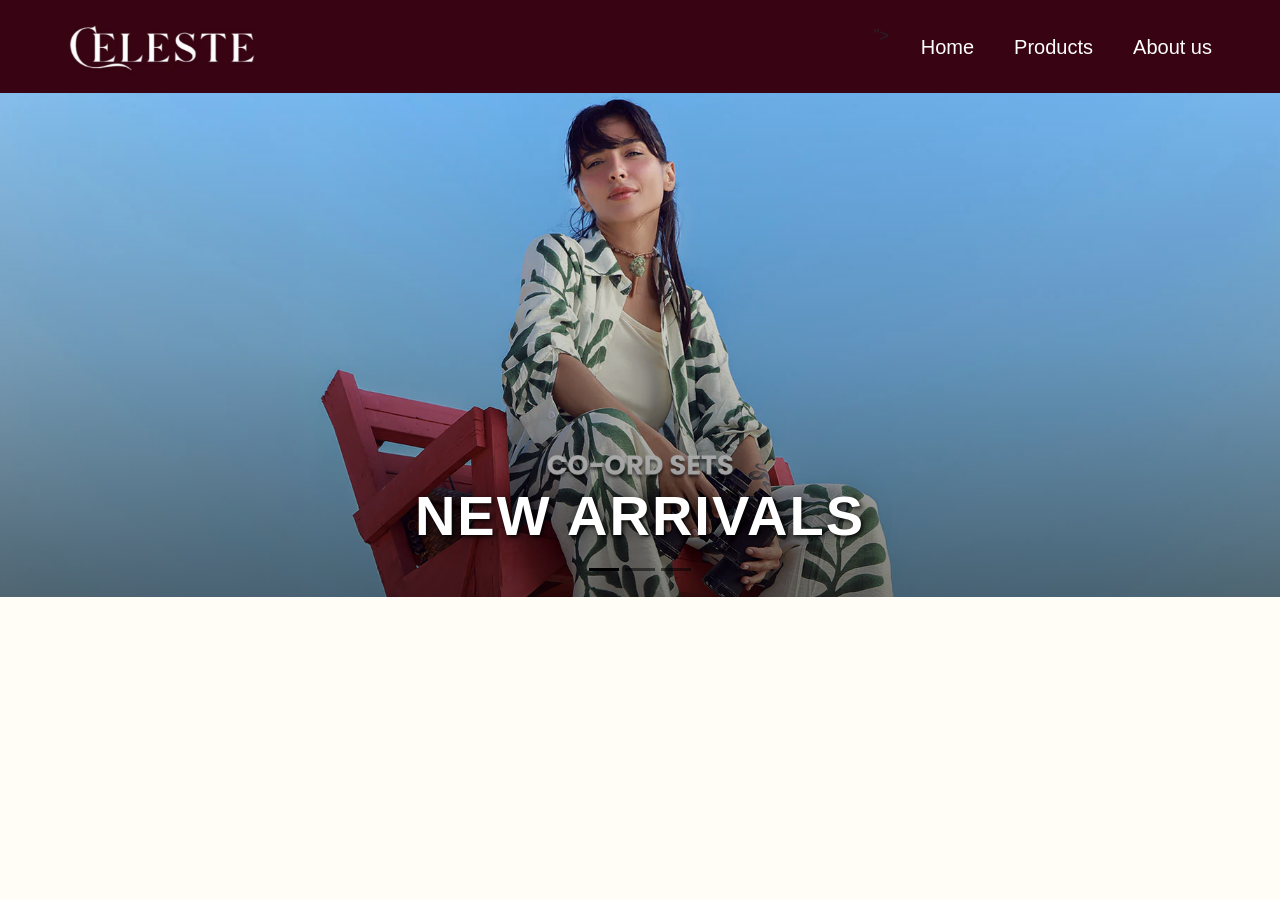
==== index.html @ acb02937 "initial commit" ====
<!DOCTYPE html>
<html lang="en">

<head>
    <meta charset="UTF-8">
    <meta name="viewport" content="width=device-width, initial-scale=1.0">
    <title>My E-commerce Site</title>
    <link href="https://cdn.jsdelivr.net/npm/bootstrap@5.3.8/dist/css/bootstrap.min.css" rel="stylesheet"
        integrity="sha384-sRIl4kxILFvY47J16cr9ZwB07vP4J8+LH7qKQnuqkuIAvNWLzeN8tE5YBujZqJLB" crossorigin="anonymous">
    <link rel="stylesheet" href="style.css">
</head>

<body>
    <nav class="navbar navbar-expand-lg px-5">
        <div class="container-fluid">
            <a class="navbar-brand " href="#"><img src="assets/logo2.png" class="logo"></a>
            <button class="navbar-toggler" type="button" data-bs-toggle="collapse" data-bs-target="#navbarTogglerDemo02"
                aria-controls="navbarTogglerDemo02" aria-expanded="false" aria-label="Toggle navigation">
                <span class="navbar-toggler-icon"></span>
            </button>
            <div class="collapse navbar-collapse" id="navbarTogglerDemo02">
                <ul class="navbar-nav  mb-2 mb-lg-0 ms-auto gap-4 "> ">
                    <li class="nav-item ">
                        <a class="nav-link active" aria-current="page" href="index.html">Home</a>
                    </li>
                    <li class="nav-item">
                        <a class="nav-link active" aria-current="page" href="product.html">Products</a>
                    </li>
                    <li class="nav-item">
                        <a class="nav-link active" aria-current="page" href="#">About us</a>
                    </li>

                </ul>

            </div>
        </div>
    </nav>
    <!-- -----------carousel---------------------- -->
   
    <div id="carouselDesktop" class="carousel carousel-dark slide carousel-fade d-none d-md-block" data-bs-ride="carousel">
        <div class="carousel-indicators">
            <button type="button" data-bs-target="#carouselDesktop" data-bs-slide-to="0" class="active"></button>
            <button type="button" data-bs-target="#carouselDesktop" data-bs-slide-to="1"></button>
            <button type="button" data-bs-target="#carouselDesktop" data-bs-slide-to="2"></button>
        </div>
        <div class="carousel-inner">
            <div class="carousel-item active" data-bs-interval="3000">
                <img src="assets/hero/3.webp" class="d-block w-100" alt="New Arrivals">
                <div class="carousel-caption d-none d-md-block">
                    <h5 class="display-4 fw-bold">NEW ARRIVALS</h5>
                </div>
            </div>
            <div class="carousel-item" data-bs-interval="3000">
                <img src="assets/hero/2.webp" class="d-block w-100" alt="Spring Fits">
                <div class="carousel-caption d-none d-md-block">
                    <h5 class="display-4 fw-bold">Spring fits</h5>
                </div>
            </div>
            <div class="carousel-item" data-bs-interval="3000">
                <img src="assets/hero/1.webp" class="d-block w-100" alt="Season Sale">
                <div class="carousel-caption d-none d-md-block">
                    <h5 class="display-4 fw-bold">SEASON SALE</h5>
                </div>
            </div>
        </div>
    </div>

    <div id="carouselMobile" class="carousel carousel-dark slide carousel-fade d-md-none" data-bs-ride="carousel">
        <div class="carousel-indicators">
            <button type="button" data-bs-target="#carouselMobile" data-bs-slide-to="0" class="active"></button>
            <button type="button" data-bs-target="#carouselMobile" data-bs-slide-to="1"></button>
            <button type="button" data-bs-target="#carouselMobile" data-bs-slide-to="2"></button>
        </div>
        <div class="carousel-inner">
            <div class="carousel-item active" data-bs-interval="3000">
                <img src="assets/hero/s1.webp" class="d-block w-100" alt="Mobile New Arrivals">
            </div>
            <div class="carousel-item" data-bs-interval="3000">
                <img src="assets/hero/s2.webp" class="d-block w-100" alt="Mobile Spring Fits">
            </div>
            <div class="carousel-item" data-bs-interval="3000">
                <img src="assets/hero/s3.webp" class="d-block w-100" alt="Mobile Season Sale">
            </div>
        </div>
    </div>
        <footer>
            <div>
            </div>
        </footer>
        <script src="https://cdn.jsdelivr.net/npm/bootstrap@5.3.8/dist/js/bootstrap.bundle.min.js"
            integrity="sha384-FKyoEForCGlyvwx9Hj09JcYn3nv7wiPVlz7YYwJrWVcXK/BmnVDxM+D2scQbITxI"
            crossorigin="anonymous"></script>
</body>

</html>
---- style.css ----
.navbar{
    background: #380414;
    position:sticky;
    top: 0;
    z-index: 4;
}
body{
    background: #FFFDF5;
    position: relative;
}
*{
    font-family: 'Poppins', sans-serif;
    flood-color: white !important;
}
.logo{
    width: 200px;    
}
.nav-item .nav-link{
    color: white !important;
    font-size: 20px;
}
.hero-sec{
    background: #e6e2e1;
}
.hero{
    width: 600px;
}
.hero-text-sec{
    padding: 50px !important;
}
.grandcontainer{
    gap: 20px !important;
}
.btn{
    background: #380414 !important;
    box-shadow: 0px 0px 10px #b4b3b3;
    
    color: white;
    
}
.btn:hover{
    background: #380414 !important;
    color: white;
    opacity: 0.8;
    box-shadow: 0px 0px 10px #380414;
}
.card {
    background-color: #f0f0f0;
    height: 450px;
    border: none;
    display: flex; /* Changed from grid to flex for better stacking */
    flex-direction: column;
    transition: 0.5s ease;
    overflow: hidden;
    display: block;
}

/* 4. Ensure the row doesn't have extra margins pushing cards off-screen */
.card-row {
    display: flex;
    flex-wrap: wrap;
    gap: 20px !important; 
    margin-left: 2% !important; 
    margin-right: 0 !important;
}
.card-img-top {
    height: 300px;
    width: 100%;
    overflow: hidden; 
    position: relative;
    display: flex;
    align-items: center;
    justify-content: center;
    background-color: #f0f0f0; 
}

.card-img-top img {
    /* Change width back to 100% to fill the card */
    width: 100%; 
    height: 100%;
    /* Use 'cover' to crop perfectly or 'contain' to show the whole item */
    object-fit: cover; 
    object-position: center;
    position: absolute;
    top: 0;
    left: 0;
    /* Remove the manual margins that were squishing the image */
    margin: 0; 
    transition: opacity 0.4s ease;
}

/* 2. Shared Image Properties */
.card-img-top img {
    height: 100%;
    width: 100%;
    object-fit: contain;    /* Crops perfectly */
    object-position: center;
    position: absolute;   /* Stacks them on top of each other */
    top: 0;
    left: 0;
    transition: opacity 0.4s ease; /* Smooth fade */
}

/* 3. The Hover Image (Model) */


/* 4. The Base Image (Product) */
.base-img {
    z-index: 1;
}

/* 5. The Trigger */
.card:hover .hover-img {
    opacity: 1; /* Shows the model image on hover */
}
.card {
    background-color:#f0f0f0;
    width: 250px;
    border: none;
    display: grid;
    transition: 0.5s ease;
    height: 450px;
    overflow: hidden; /* Ensures nothing leaks out of the card */
}

.card-img-top {
    height: 300px;
    width: 100%;       /* This makes the container exactly 300px wide */
    overflow: hidden; 
    position: relative; 

    
}
.card-text,.card-title{
    text-align: left;
     font-weight: bold;
     margin-left: 20px;
}
.card-body button{
    margin-left: 10px;
}
.card-img-top img {
    height: 100%;
    width: 80%;
    object-fit: cover;   
    object-position: center; 
    position: absolute;
    top: 0;
    margin-left: 30px;
    left: 0;
    text-align: center;
    transition: opacity 0.4s ease;
}
    
.card{
    background-color:#f0f0f0;

    width: 280px !important;
    align-items: center;
    justify-content: center;
    border: none;
    padding-left: 0px;
    display: grid;
    padding: 10px;

}
.shop{
      border: 3px solid #ffffff;
    border-radius: 0; 
    padding: 10px 15px;
    font-size: 1.1rem;
    text-decoration: none;
    font-weight: 600;
    text-transform: uppercase;
    letter-spacing: 2px;
   text-shadow: 3px 3px 13px #000000;
    cursor: pointer;
    background-color: transparent;
    transition: all 0.3s ease;
   box-shadow: 7px 4px 18px #000000;

}/* 1. Smooth Fade Transition */
.carousel-fade .carousel-item {
    transition-duration: 1.5s; /* Slows down the fade for elegance */
}

/* 2. Custom Indicators (Lines instead of dots) */
.carousel-indicators [button] {
    width: 30px;
    height: 3px;
    background-color: #fff;
}

/* 3. Text Animation (Zoom-in effect when slide becomes active) */
.carousel-item.active .carousel-caption h5 {
    animation: fadeInUp 1s ease-out;
}

.carousel-item.active .carousel-caption p {
    animation: fadeInUp 1.5s ease-out;
}

/* The Animation Keyframes */
@keyframes fadeInUp {
    from {
        opacity: 0;
        transform: translateY(20px);
    }
    to {
        opacity: 1;
        transform: translateY(0);
    }
}

/* Optional: Make images slightly zoom while active */
.carousel-item.active img {
    animation: slowZoom 5s linear forwards;
}

@keyframes slowZoom {
    from { transform: scale(1); }
    to { transform: scale(1.05); }
}
.carousel-caption h5 {
    color: #ffffff !important;
    font-weight: 800;
    text-transform: uppercase;
    letter-spacing: 2px;
    
    /* Deep Logic Shadow: 
       1. Sharp black outline (1px) 
       2. Medium blur for depth (10px)
       3. Large soft wash for total isolation (30px) */
    text-shadow: 
        2px 2px 4px rgba(0, 0, 0, 0.8), 
        0px 0px 20px rgba(0, 0, 0, 0.4),
        0px 0px 40px rgba(0, 0, 0, 0.2);
}
.carousel-item::after {
    content: "";
    position: absolute;
    top: 0;
    left: 0;
    width: 100%;
    height: 100%;
    /* This creates a soft dark tint ONLY at the bottom where the text is */
    background: linear-gradient(
        to bottom, 
        rgba(0, 0, 0, 0) 0%, 
        rgba(0, 0, 0, 0.2) 50%, 
        rgba(0, 0, 0, 0.5) 100%
    );
    z-index: 1;
}

/* Ensure the text stays on top of the overlay */
.carousel-caption {
    z-index: 2;
}
/* General Sidebar Styling (Desktop) */
@media (min-width: 992px) {
    .cat-div {
        background: #dedede;
        height: auto;
        min-height: 70vh;
        position: sticky; /* Sticky is better than fixed for sidebars */
        top: 20px;
        z-index: 3;
        border-radius: 8px;
    }
}

/* Offcanvas Sidebar Styling (Mobile) */
.offcanvas-body .cat-div-inner {
    padding: 10px;
}

/* Reset your grandcontainer logic - Bootstrap Columns handle this now! */
.grandcontainer {
    margin-left: 0 !important;
    width: 100% !important;
}

/* Filter Styling */
.custom-filter {
    border: 2px solid #380414;
    border-radius: 4px;
    padding: 8px;
    width: 100%;
}

/* Card Improvements */
.card {
    background-color: #f0f0f0;
    border: none;
    transition: transform 0.3s ease, box-shadow 0.3s ease;
    height: 100%; /* Ensures cards in a row are same height */
}

.card:hover {
    transform: translateY(-5px);
    box-shadow: 0 10px 20px rgba(0,0,0,0.1);
}
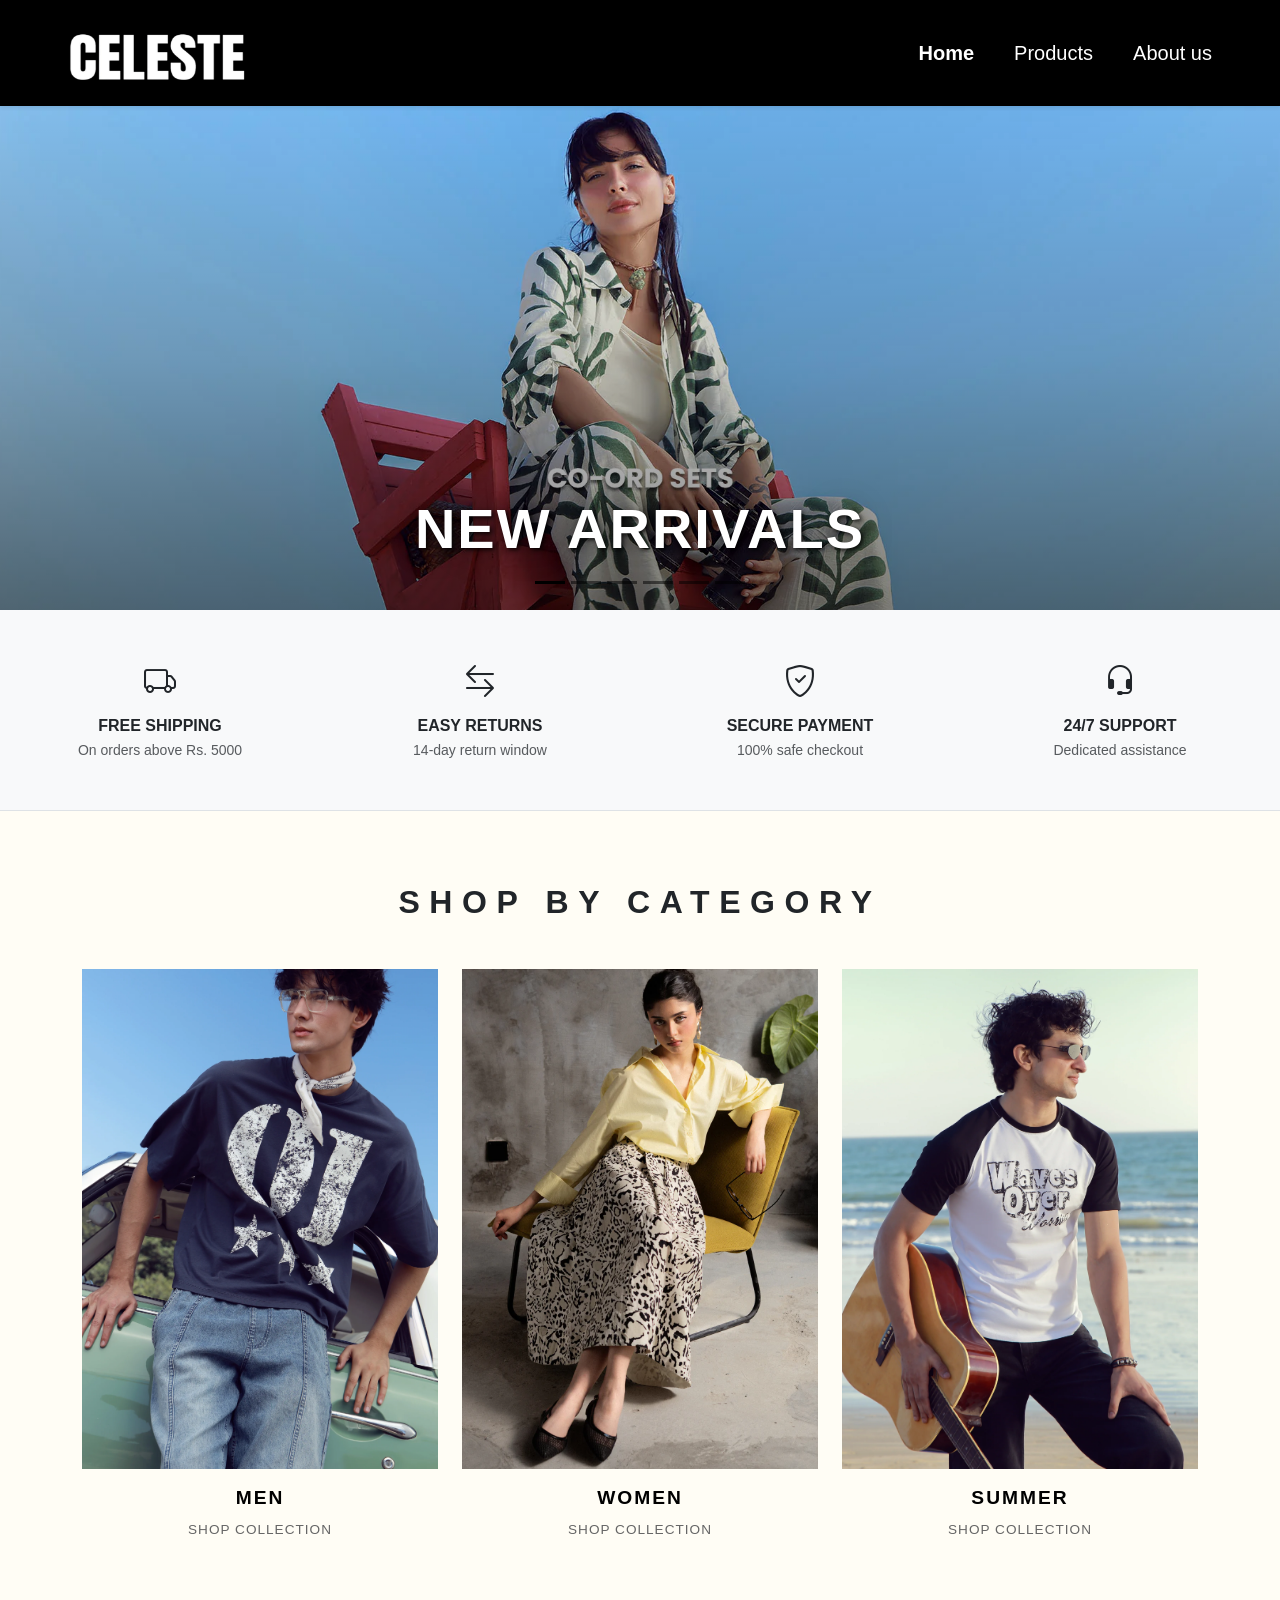
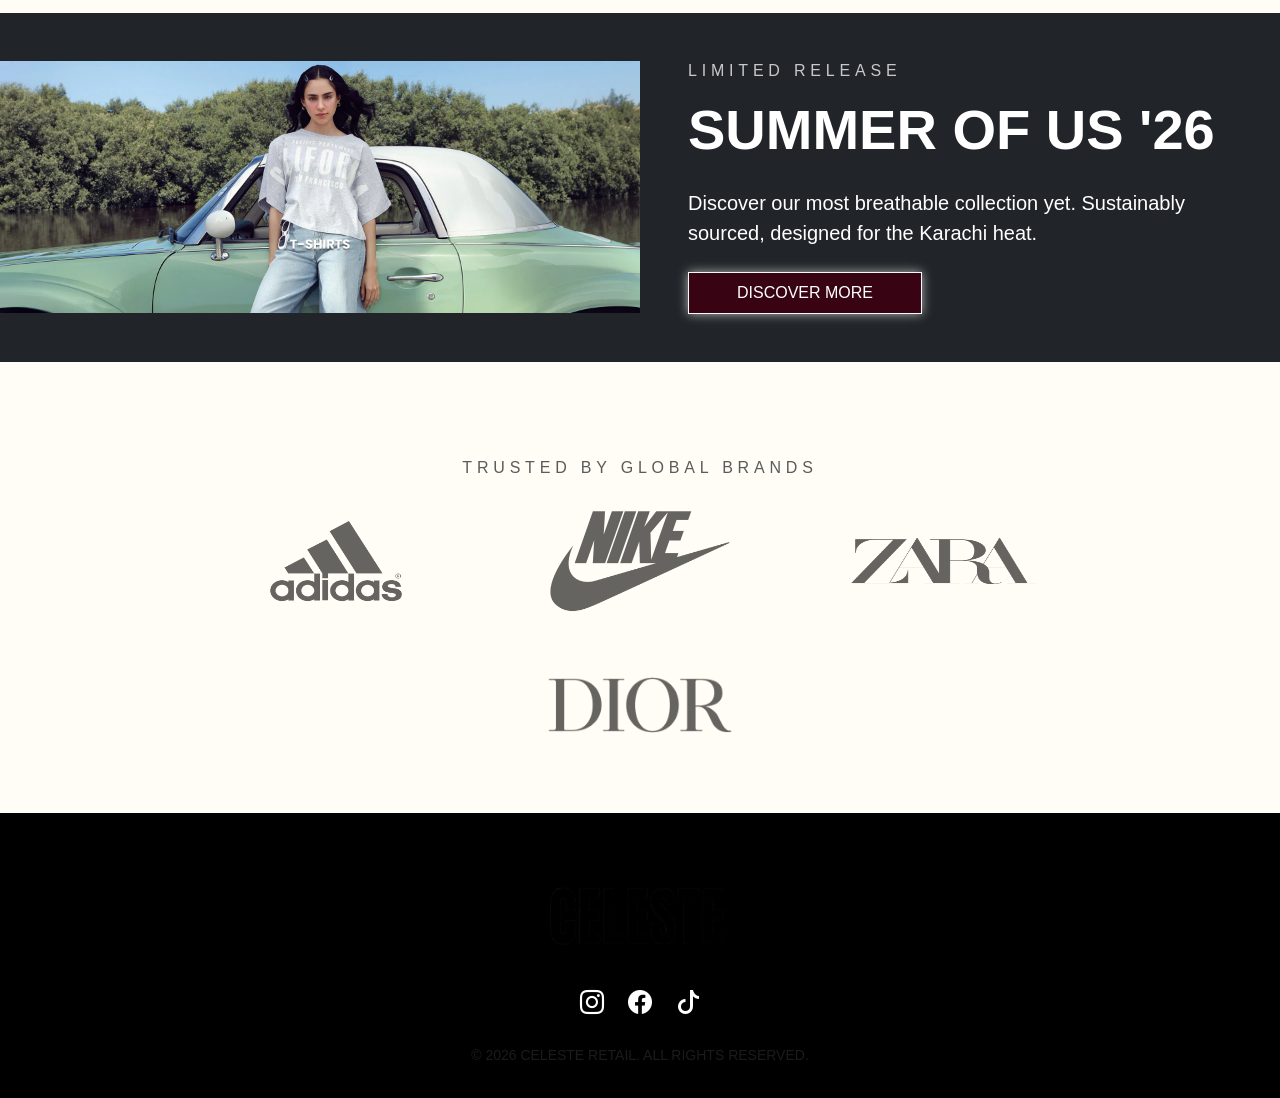
==== commit 6a9e28b2: "Update: redesigned category cards and about page" ====
--- a/index.html
+++ b/index.html
@@ -4,45 +4,94 @@
 <head>
     <meta charset="UTF-8">
     <meta name="viewport" content="width=device-width, initial-scale=1.0">
-    <title>My E-commerce Site</title>
-    <link href="https://cdn.jsdelivr.net/npm/bootstrap@5.3.8/dist/css/bootstrap.min.css" rel="stylesheet"
-        integrity="sha384-sRIl4kxILFvY47J16cr9ZwB07vP4J8+LH7qKQnuqkuIAvNWLzeN8tE5YBujZqJLB" crossorigin="anonymous">
+    <title>CELESTE | Home</title>
+    <link href="https://cdn.jsdelivr.net/npm/bootstrap@5.3.3/dist/css/bootstrap.min.css" rel="stylesheet">
+    <link rel="stylesheet" href="https://cdn.jsdelivr.net/npm/bootstrap-icons@1.11.3/font/bootstrap-icons.min.css">
     <link rel="stylesheet" href="style.css">
+    <style>
+        /* Essential Styles for New Sections */
+        .category-tile {
+            position: relative;
+            overflow: hidden;
+            height: 450px;
+        }
+
+        .category-tile img {
+            width: 100%;
+            height: 100%;
+            object-fit: cover;
+            transition: transform 0.6s ease;
+        }
+
+        .category-tile:hover img {
+            transform: scale(1.05);
+        }
+
+        .tile-overlay {
+            position: absolute;
+            top: 0;
+            left: 0;
+            width: 100%;
+            height: 100%;
+            display: flex;
+            align-items: center;
+            justify-content: center;
+            background: rgba(0, 0, 0, 0.1);
+            transition: background 0.3s ease;
+        }
+
+        .category-tile:hover .tile-overlay {
+            background: rgba(0, 0, 0, 0.3);
+        }
+
+        .tracking-widest {
+            letter-spacing: 0.3em;
+        }
+
+        .limg {
+            height: 120px;
+            margin: 0 40px;
+            filter: grayscale(1);
+            opacity: 0.6;
+        }
+
+        .logo {
+            height: 100px;
+        }
+    </style>
 </head>
 
 <body>
-    <nav class="navbar navbar-expand-lg px-5">
+    <nav class="navbar navbar-expand-lg px-5 shadow-sm sticky-top bg-white">
         <div class="container-fluid">
-            <a class="navbar-brand " href="#"><img src="assets/logo2.png" class="logo"></a>
-            <button class="navbar-toggler" type="button" data-bs-toggle="collapse" data-bs-target="#navbarTogglerDemo02"
-                aria-controls="navbarTogglerDemo02" aria-expanded="false" aria-label="Toggle navigation">
+            <a class="navbar-brand" href="index.html">
+                <img src="logo2.png" class="logo" alt="Celeste Logo">
+            </a>
+            <button class="navbar-toggler" type="button" data-bs-toggle="collapse" data-bs-target="#navbarToggler">
                 <span class="navbar-toggler-icon"></span>
             </button>
-            <div class="collapse navbar-collapse" id="navbarTogglerDemo02">
-                <ul class="navbar-nav  mb-2 mb-lg-0 ms-auto gap-4 "> ">
-                    <li class="nav-item ">
-                        <a class="nav-link active" aria-current="page" href="index.html">Home</a>
-                    </li>
-                    <li class="nav-item">
-                        <a class="nav-link active" aria-current="page" href="product.html">Products</a>
-                    </li>
-                    <li class="nav-item">
-                        <a class="nav-link active" aria-current="page" href="#">About us</a>
-                    </li>
-
+            <div class="collapse navbar-collapse" id="navbarToggler">
+                <ul class="navbar-nav mb-2 mb-lg-0 ms-auto gap-4">
+                    <li class="nav-item"><a class="nav-link active fw-bold" href="index.html">Home</a></li>
+                    <li class="nav-item"><a class="nav-link" href="product.html">Products</a></li>
+                    <li class="nav-item"><a class="nav-link" href="about.html">About us</a></li>
                 </ul>
-
             </div>
         </div>
     </nav>
-    <!-- -----------carousel---------------------- -->
-   
-    <div id="carouselDesktop" class="carousel carousel-dark slide carousel-fade d-none d-md-block" data-bs-ride="carousel">
+
+    <div id="carouselDesktop" class="carousel carousel-dark slide carousel-fade d-none d-md-block"
+        data-bs-ride="carousel" data-bs-pause="false">
+
         <div class="carousel-indicators">
             <button type="button" data-bs-target="#carouselDesktop" data-bs-slide-to="0" class="active"></button>
             <button type="button" data-bs-target="#carouselDesktop" data-bs-slide-to="1"></button>
             <button type="button" data-bs-target="#carouselDesktop" data-bs-slide-to="2"></button>
-        </div>
+            <button type="button" data-bs-target="#carouselDesktop" data-bs-slide-to="3"></button>
+            <button type="button" data-bs-target="#carouselDesktop" data-bs-slide-to="4"></button>
+            <button type="button" data-bs-target="#carouselDesktop" data-bs-slide-to="5"></button>
+        </div>
+
         <div class="carousel-inner">
             <div class="carousel-item active" data-bs-interval="3000">
                 <img src="assets/hero/3.webp" class="d-block w-100" alt="New Arrivals">
@@ -50,16 +99,39 @@
                     <h5 class="display-4 fw-bold">NEW ARRIVALS</h5>
                 </div>
             </div>
+
             <div class="carousel-item" data-bs-interval="3000">
                 <img src="assets/hero/2.webp" class="d-block w-100" alt="Spring Fits">
                 <div class="carousel-caption d-none d-md-block">
                     <h5 class="display-4 fw-bold">Spring fits</h5>
                 </div>
             </div>
-            <div class="carousel-item" data-bs-interval="3000">
-                <img src="assets/hero/1.webp" class="d-block w-100" alt="Season Sale">
+
+            <div class="carousel-item" data-bs-interval="3000">
+                <img src="assets/hero/1.webp" class="d-block w-100" alt="Exclusive Offers">
+                <div class="carousel-caption d-none d-md-block">
+                    <h5 class="display-4 fw-bold">EXCLUSIVE OFFERS</h5>
+                </div>
+            </div>
+
+            <div class="carousel-item" data-bs-interval="3000">
+                <img src="assets/hero/5.webp" class="d-block w-100" alt="Season Sale">
                 <div class="carousel-caption d-none d-md-block">
                     <h5 class="display-4 fw-bold">SEASON SALE</h5>
+                </div>
+            </div>
+
+            <div class="carousel-item" data-bs-interval="3000">
+                <img src="assets/hero/men2.webp" class="d-block w-100" alt="Men's Offers">
+                <div class="carousel-caption d-none d-md-block">
+                    <h5 class="display-4 fw-bold">EXCLUSIVE OFFERS</h5>
+                </div>
+            </div>
+
+            <div class="carousel-item" data-bs-interval="3000">
+                <img src="assets/hero/men3.webp" class="d-block w-100" alt="Limited Edition">
+                <div class="carousel-caption d-none d-md-block">
+                    <h5 class="display-4 fw-bold">LIMITED EDITION</h5>
                 </div>
             </div>
         </div>
@@ -83,13 +155,108 @@
             </div>
         </div>
     </div>
-        <footer>
-            <div>
-            </div>
-        </footer>
-        <script src="https://cdn.jsdelivr.net/npm/bootstrap@5.3.8/dist/js/bootstrap.bundle.min.js"
-            integrity="sha384-FKyoEForCGlyvwx9Hj09JcYn3nv7wiPVlz7YYwJrWVcXK/BmnVDxM+D2scQbITxI"
-            crossorigin="anonymous"></script>
+
+    <div class="container-fluid bg-light py-5 border-bottom">
+        <div class="row text-center g-4">
+            <div class="col-6 col-md-3">
+                <i class="bi bi-truck fs-2 mb-2 d-block"></i>
+                <span class="fw-bold d-block">FREE SHIPPING</span>
+                <small class="text-muted">On orders above Rs. 5000</small>
+            </div>
+            <div class="col-6 col-md-3">
+                <i class="bi bi-arrow-left-right fs-2 mb-2 d-block"></i>
+                <span class="fw-bold d-block">EASY RETURNS</span>
+                <small class="text-muted">14-day return window</small>
+            </div>
+            <div class="col-6 col-md-3">
+                <i class="bi bi-shield-check fs-2 mb-2 d-block"></i>
+                <span class="fw-bold d-block">SECURE PAYMENT</span>
+                <small class="text-muted">100% safe checkout</small>
+            </div>
+            <div class="col-6 col-md-3">
+                <i class="bi bi-headset fs-2 mb-2 d-block"></i>
+                <span class="fw-bold d-block">24/7 SUPPORT</span>
+                <small class="text-muted">Dedicated assistance</small>
+            </div>
+        </div>
+    </div>
+    <section class="container my-5 py-4">
+        <h2 class="text-center fw-bold mb-5 tracking-widest">SHOP BY CATEGORY</h2>
+        <div class="row g-4">
+            <div class="col-md-6 col-lg-4">
+                <a href="product.html" class="category-card-clean">
+                    <div class="category-img-wrapper">
+                        <img src="assets/tshirts/ms3.webp" alt="Men">
+                    </div>
+                    <div class="category-info">
+                        <span class="category-name">MEN</span>
+                        <span class="category-link-text">Shop Collection</span>
+                    </div>
+                </a>
+            </div>
+            <div class="col-md-6 col-lg-4">
+                <a href="product.html" class="category-card-clean">
+                    <div class="category-img-wrapper">
+                        <img src="assets/summer/4.webp" alt="Women">
+                    </div>
+                    <div class="category-info">
+                        <span class="category-name">WOMEN</span>
+                        <span class="category-link-text">Shop Collection</span>
+                    </div>
+                </a>
+            </div>
+            <div class="col-md-12 col-lg-4">
+                <a href="product.html" class="category-card-clean">
+                    <div class="category-img-wrapper">
+                        <img src="assets/tshirts/ms2.webp" alt="Accessories">
+                    </div>
+                    <div class="category-info">
+                        <span class="category-name">SUMMER</span>
+                        <span class="category-link-text">Shop Collection</span>
+                    </div>
+                </a>
+            </div>
+        </div>
+    </section>
+
+    <section class="container-fluid px-0 my-5 bg-dark text-white overflow-hidden">
+        <div class="row g-0 align-items-center">
+            <div class="col-md-6">
+                <img src="assets/hero/1.webp" class="img-fluid w-100" alt="Summer Collection">
+            </div>
+            <div class="col-md-6 p-5 text-center text-md-start">
+                <h6 class="text-uppercase tracking-widest mb-3 opacity-75">Limited Release</h6>
+                <h2 class="display-4 fw-bold mb-4">SUMMER OF US '26</h2>
+                <p class="lead mb-4">Discover our most breathable collection yet. Sustainably sourced, designed for the
+                    Karachi heat.</p>
+                <a href="product.html" class="btn btn-dark btn-outline-light rounded-0 px-5 py-2 ">DISCOVER MORE</a>
+            </div>
+        </div>
+    </section>
+
+    <div class="container py-5 text-center">
+        <h6 class="text-muted tracking-widest mb-4">TRUSTED BY GLOBAL BRANDS</h6>
+        <div class="d-flex justify-content-center align-items-center flex-wrap gap-4 grayscale">
+            <img src="assets/Adidas-Logo.wine (1).png" class="limg" alt="Adidas">
+            <img src="assets/nike.png" class="limg" alt="Nike">
+            <img src="assets/zara.webp" class="limg" alt="Zara">
+            <img src="assets/dior.png" class="limg" alt="Dior">
+        </div>
+    </div>
+
+    <footer class="bg-black text-white pt-5 pb-3">
+        <div class="container text-center">
+            <img src="logo2.png" class="logo mb-4" style="filter: invert(1);">
+            <div class="d-flex justify-content-center gap-4 mb-4">
+                <a href="#" class="text-white fs-4"><i class="bi bi-instagram"></i></a>
+                <a href="#" class="text-white fs-4"><i class="bi bi-facebook"></i></a>
+                <a href="#" class="text-white fs-4"><i class="bi bi-tiktok"></i></a>
+            </div>
+            <p class="text-muted small">&copy; 2026 CELESTE RETAIL. ALL RIGHTS RESERVED.</p>
+        </div>
+    </footer>
+
+    <script src="https://cdn.jsdelivr.net/npm/bootstrap@5.3.3/dist/js/bootstrap.bundle.min.js"></script>
 </body>
 
 </html>
--- a/style.css
+++ b/style.css
@@ -1,54 +1,66 @@
-.navbar{
-    background: #380414;
-    position:sticky;
+.navbar {
+    background: #000000 !important;
+    position: sticky;
     top: 0;
-    z-index: 4;
-}
-body{
+    z-index: 11;
+}
+
+body {
     background: #FFFDF5;
     position: relative;
 }
-*{
+
+* {
     font-family: 'Poppins', sans-serif;
     flood-color: white !important;
 }
-.logo{
-    width: 200px;    
-}
-.nav-item .nav-link{
+
+.logo {
+    width: 200px;
+}
+
+.nav-item .nav-link {
     color: white !important;
     font-size: 20px;
 }
-.hero-sec{
+
+.hero-sec {
     background: #e6e2e1;
 }
-.hero{
+
+.hero {
     width: 600px;
 }
-.hero-text-sec{
+
+.hero-text-sec {
     padding: 50px !important;
 }
-.grandcontainer{
+
+.grandcontainer {
     gap: 20px !important;
 }
-.btn{
+
+.btn {
     background: #380414 !important;
     box-shadow: 0px 0px 10px #b4b3b3;
-    
+
     color: white;
-    
-}
-.btn:hover{
+
+}
+
+.btn:hover {
     background: #380414 !important;
     color: white;
     opacity: 0.8;
     box-shadow: 0px 0px 10px #380414;
 }
+
 .card {
     background-color: #f0f0f0;
     height: 450px;
     border: none;
-    display: flex; /* Changed from grid to flex for better stacking */
+    display: flex;
+    /* Changed from grid to flex for better stacking */
     flex-direction: column;
     transition: 0.5s ease;
     overflow: hidden;
@@ -59,33 +71,34 @@
 .card-row {
     display: flex;
     flex-wrap: wrap;
-    gap: 20px !important; 
-    margin-left: 2% !important; 
+    gap: 20px !important;
+    margin-left: 2% !important;
     margin-right: 0 !important;
 }
+
 .card-img-top {
     height: 300px;
     width: 100%;
-    overflow: hidden; 
+    overflow: hidden;
     position: relative;
     display: flex;
     align-items: center;
     justify-content: center;
-    background-color: #f0f0f0; 
+    background-color: #f0f0f0;
 }
 
 .card-img-top img {
     /* Change width back to 100% to fill the card */
-    width: 100%; 
+    width: 100%;
     height: 100%;
     /* Use 'cover' to crop perfectly or 'contain' to show the whole item */
-    object-fit: cover; 
+    object-fit: cover;
     object-position: center;
     position: absolute;
     top: 0;
     left: 0;
     /* Remove the manual margins that were squishing the image */
-    margin: 0; 
+    margin: 0;
     transition: opacity 0.4s ease;
 }
 
@@ -93,12 +106,15 @@
 .card-img-top img {
     height: 100%;
     width: 100%;
-    object-fit: contain;    /* Crops perfectly */
+    object-fit: contain;
+    /* Crops perfectly */
     object-position: center;
-    position: absolute;   /* Stacks them on top of each other */
+    position: absolute;
+    /* Stacks them on top of each other */
     top: 0;
     left: 0;
-    transition: opacity 0.4s ease; /* Smooth fade */
+    transition: opacity 0.4s ease;
+    /* Smooth fade */
 }
 
 /* 3. The Hover Image (Model) */
@@ -111,39 +127,47 @@
 
 /* 5. The Trigger */
 .card:hover .hover-img {
-    opacity: 1; /* Shows the model image on hover */
-}
+    opacity: 1;
+    /* Shows the model image on hover */
+}
+
 .card {
-    background-color:#f0f0f0;
+    background-color: #f0f0f0;
     width: 250px;
     border: none;
     display: grid;
     transition: 0.5s ease;
     height: 450px;
-    overflow: hidden; /* Ensures nothing leaks out of the card */
+    overflow: hidden;
+    /* Ensures nothing leaks out of the card */
 }
 
 .card-img-top {
     height: 300px;
-    width: 100%;       /* This makes the container exactly 300px wide */
-    overflow: hidden; 
-    position: relative; 
-
-    
-}
-.card-text,.card-title{
+    width: 100%;
+    /* This makes the container exactly 300px wide */
+    overflow: hidden;
+    position: relative;
+
+
+}
+
+.card-text,
+.card-title {
     text-align: left;
-     font-weight: bold;
-     margin-left: 20px;
-}
-.card-body button{
+    font-weight: bold;
+    margin-left: 20px;
+}
+
+.card-body button {
     margin-left: 10px;
 }
+
 .card-img-top img {
     height: 100%;
     width: 80%;
-    object-fit: cover;   
-    object-position: center; 
+    object-fit: cover;
+    object-position: center;
     position: absolute;
     top: 0;
     margin-left: 30px;
@@ -151,9 +175,9 @@
     text-align: center;
     transition: opacity 0.4s ease;
 }
-    
-.card{
-    background-color:#f0f0f0;
+
+.card {
+    background-color: #f0f0f0;
 
     width: 280px !important;
     align-items: center;
@@ -164,24 +188,28 @@
     padding: 10px;
 
 }
-.shop{
-      border: 3px solid #ffffff;
-    border-radius: 0; 
+
+.shop {
+    border: 3px solid #ffffff;
+    border-radius: 0;
     padding: 10px 15px;
     font-size: 1.1rem;
     text-decoration: none;
     font-weight: 600;
     text-transform: uppercase;
     letter-spacing: 2px;
-   text-shadow: 3px 3px 13px #000000;
+    text-shadow: 3px 3px 13px #000000;
     cursor: pointer;
     background-color: transparent;
     transition: all 0.3s ease;
-   box-shadow: 7px 4px 18px #000000;
-
-}/* 1. Smooth Fade Transition */
+    box-shadow: 7px 4px 18px #000000;
+
+}
+
+/* 1. Smooth Fade Transition */
 .carousel-fade .carousel-item {
-    transition-duration: 1.5s; /* Slows down the fade for elegance */
+    transition-duration: 1.5s;
+    /* Slows down the fade for elegance */
 }
 
 /* 2. Custom Indicators (Lines instead of dots) */
@@ -206,6 +234,7 @@
         opacity: 0;
         transform: translateY(20px);
     }
+
     to {
         opacity: 1;
         transform: translateY(0);
@@ -218,24 +247,31 @@
 }
 
 @keyframes slowZoom {
-    from { transform: scale(1); }
-    to { transform: scale(1.05); }
-}
+    from {
+        transform: scale(1);
+    }
+
+    to {
+        transform: scale(1.05);
+    }
+}
+
 .carousel-caption h5 {
     color: #ffffff !important;
     font-weight: 800;
     text-transform: uppercase;
     letter-spacing: 2px;
-    
+
     /* Deep Logic Shadow: 
        1. Sharp black outline (1px) 
        2. Medium blur for depth (10px)
        3. Large soft wash for total isolation (30px) */
-    text-shadow: 
-        2px 2px 4px rgba(0, 0, 0, 0.8), 
+    text-shadow:
+        2px 2px 4px rgba(0, 0, 0, 0.8),
         0px 0px 20px rgba(0, 0, 0, 0.4),
         0px 0px 40px rgba(0, 0, 0, 0.2);
 }
+
 .carousel-item::after {
     content: "";
     position: absolute;
@@ -244,12 +280,10 @@
     width: 100%;
     height: 100%;
     /* This creates a soft dark tint ONLY at the bottom where the text is */
-    background: linear-gradient(
-        to bottom, 
-        rgba(0, 0, 0, 0) 0%, 
-        rgba(0, 0, 0, 0.2) 50%, 
-        rgba(0, 0, 0, 0.5) 100%
-    );
+    background: linear-gradient(to bottom,
+            rgba(0, 0, 0, 0) 0%,
+            rgba(0, 0, 0, 0.2) 50%,
+            rgba(0, 0, 0, 0.5) 100%);
     z-index: 1;
 }
 
@@ -257,13 +291,15 @@
 .carousel-caption {
     z-index: 2;
 }
+
 /* General Sidebar Styling (Desktop) */
 @media (min-width: 992px) {
     .cat-div {
         background: #dedede;
         height: auto;
         min-height: 70vh;
-        position: sticky; /* Sticky is better than fixed for sidebars */
+        position: sticky;
+        /* Sticky is better than fixed for sidebars */
         top: 20px;
         z-index: 3;
         border-radius: 8px;
@@ -287,17 +323,185 @@
     border-radius: 4px;
     padding: 8px;
     width: 100%;
-}
-
+
+}
+.limg{
+    width:200px;
+}
 /* Card Improvements */
 .card {
     background-color: #f0f0f0;
     border: none;
     transition: transform 0.3s ease, box-shadow 0.3s ease;
-    height: 100%; /* Ensures cards in a row are same height */
+    height: 100%;
+    /* Ensures cards in a row are same height */
 }
 
 .card:hover {
     transform: translateY(-5px);
-    box-shadow: 0 10px 20px rgba(0,0,0,0.1);
+    box-shadow: 0 10px 20px rgba(255, 255, 255, 0.1);
+}
+
+o-slide img {
+    width: 250px;
+    height: 100px;
+
+
+}
+
+.logos {
+    overflow: hidden;
+    padding: 60px 0;
+    white-space: nowrap;
+    position: relative;
+    margin-right: 100px;
+
+
+}
+
+.logos:before {
+    content: "";
+    left: 0;
+    background: linear-gradient(to left, rgba(255, 255, 255, 0), rgb(255, 255, 255));
+}
+
+.logos:before,
+.logos:after {
+    top: 0;
+
+    width: 250px;
+    position: absolute;
+    height: 100%;
+
+    z-index: 2;
+
+
+}
+
+.logos:after {
+
+    width: 800px;
+
+    right: 0;
+    background: linear-gradient(to right, rgba(255, 255, 255, 0), black);
+
+
+}
+
+.logos:hover .logo-slide {
+    animation-play-state: paused;
+}
+
+.logo-slide {
+    animation: 35s slide infinite linear;
+    display: inline-block;
+
+}
+
+@keyframes slide {
+    from {
+        transform: translateX(0%);
+
+    }
+
+    to {
+        transform: translateX(-100%);
+    }
+
+}
+
+@media (max-width: 1024px) {
+    .clients-text h2 {
+        font-size: 28px;
+        margin-bottom: 20px;
+
+    }
+
+    .hero-text {
+        margin-top: 100px;
+    }
+
+    .hero-text h1 {
+        font-size: 47px;
+    }
+
+    .role-line {
+        font-size: 31px;
+    }
+
+    .logo-slide img {
+        width: 230px;
+        height: 100px;
+
+
+    }
+}.tracking-widest {
+    letter-spacing: 0.2em;
+    text-transform: uppercase;
+}/* Container for the whole card */
+.category-card-clean {
+    text-decoration: none !important;
+    color: #000 !important;
+    display: block;
+}
+
+/* Image Container */
+.category-img-wrapper {
+    position: relative;
+    height: 500px; /* Taller for a more editorial look */
+    overflow: hidden;
+    background-color: #f4f4f4;
+    margin-bottom: 15px;
+}
+
+.category-img-wrapper img {
+    width: 100%;
+    height: 100%;
+    object-fit: cover;
+    transition: transform 1.2s cubic-bezier(0.2, 1, 0.3, 1);
+}
+
+/* Zoom effect on hover */
+.category-card-clean:hover .category-img-wrapper img {
+    transform: scale(1.08);
+}
+
+/* Text Styling below image */
+.category-info {
+    text-align: center;
+}
+
+.category-name {
+    display: block;
+    font-size: 1.2rem;
+    font-weight: 700;
+    letter-spacing: 2px;
+    margin-bottom: 4px;
+}
+
+.category-link-text {
+    font-size: 0.85rem;
+    text-transform: uppercase;
+    letter-spacing: 1px;
+    color: #666;
+    position: relative;
+}
+
+/* Subtle underline animation */
+.category-link-text::after {
+    content: '';
+    position: absolute;
+    width: 0;
+    height: 1px;
+    bottom: -2px;
+    left: 0;
+    background-color: #000;
+    transition: width 0.3s ease;
+}
+
+.category-card-clean:hover .category-link-text::after {
+    width: 100%;
+}
+.navbar-brand img{
+    height: 80px;
 }
